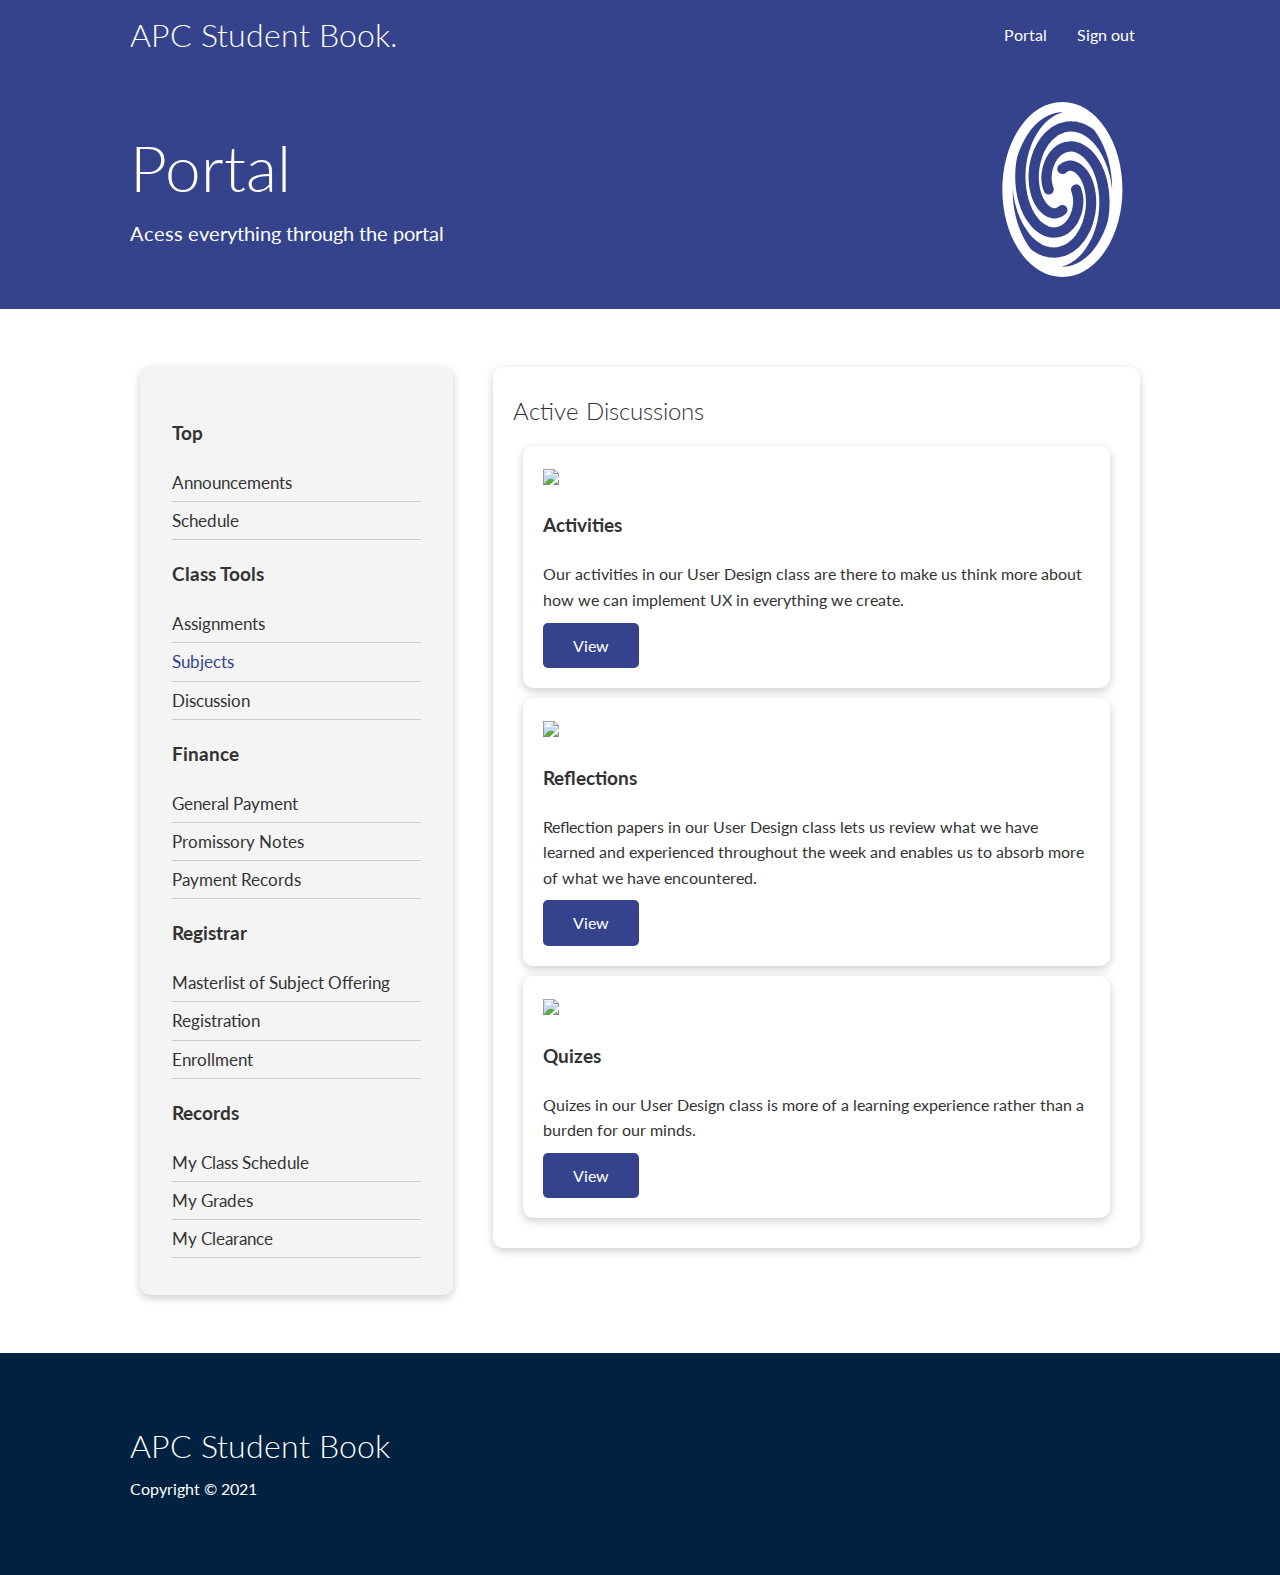
==== discussion.html @ 4e7fc65c "Add files via upload" ====
<!DOCTYPE html>
<html lang="en">
<head>
    <meta charset="UTF-8">
    <meta name="viewport" content="width=device-width, initial-scale=1.0">
    <link rel="stylesheet" href="https://cdnjs.cloudflare.com/ajax/libs/font-awesome/5.15.1/css/all.min.css" integrity="sha512-+4zCK9k+qNFUR5X+cKL9EIR+ZOhtIloNl9GIKS57V1MyNsYpYcUrUeQc9vNfzsWfV28IaLL3i96P9sdNyeRssA==" crossorigin="anonymous" />
    <link rel="stylesheet" href="css/utilities.css">
    <link rel="stylesheet" href="css/style.css">
    <title>APC | Student Book</title>
</head>
<body>
    <!-- Navbar -->
    <div class="navbar">
        <div class="container flex">
            <h1 class="logo">APC Student Book.</h1>
            <nav>
                <ul>
                    
                    
                    <li><a href="docs.html">Portal</a></li>
                    <li><a href="index.html">Sign out</a></li>
                </ul>
            </nav>
        </div>
    </div>

    <!-- Head -->
    <section class="docs-head bg-primary py-3">
        <div class="container grid">
            <div>
                <h1 class="xl">Portal</h1>
                <p class="lead">
                    Acess everything through the portal
                </p>
            </div>
            <img src="images/portal.svg" alt="">
            
        </div>
    </section>

    <!-- Docs main -->
    <section class="docs-main my-4">
        <div class="container grid">
            <div class="card bg-light p-3">
                <h3 class="my-2">Top</h3>
                <nav>
                    <ul>
                        <li><a  href="docs.html">Announcements</a></li>
                        <li><a href="tsched.html">Schedule</a></li>
                    </ul>
                </nav>
                
                <h3 class="my-2">Class Tools</h3>
                <nav>
                    <ul>
                            <li><a href="assigns.html">Assignments</a></li>
							<li><a class="text-primary" href="subjects.html">Subjects</a></li>
							<li><a href="discussion.html">Discussion</a></li>
                    </ul>
                </nav>
                

                <h3 class="my-2">Finance</h3>
                <nav>
                    <ul>
                            <li><a href="generalP.html">General Payment</a></li>
							<li><a href="pronotes.html">Promissory Notes</a></li>
							<li><a href="payrecords.html">Payment Records</a></li>
                    </ul>
                </nav>
                
                <h3 class="my-2">Registrar</h3>
                <nav>
                    <ul>
                            <li><a href="mlistSO.html">Masterlist of Subject Offering</a></li>
							<li><a href="registration.html">Registration</a></li>
							<li><a href="enroll.html">Enrollment</a></li>
                    </ul>
                </nav>

                <h3 class="my-2">Records</h3>
                <nav>
                    <ul>
                            
							<li><a href="classsched.html">My Class Schedule</a></li>
							<li><a href="mgrades.html">My Grades</a></li>
							<li><a href="mclear.html">My Clearance</a></li>
                    </ul>
                </nav>
                
                
            </div>
            
            <div class="card">
                <h2>Active Discussions</h2>
                <section class="languages">
                    <div class="container flex">
                            
                    </div>
                </section>
                
                
                <div class = "card">
                        <img src="https://userdes-pasaporte.herokuapp.com/img/activities.jpg">
                        
                          <h3>Activities</h3>
                          <p>Our activities in our User Design class are there to make us think more about how we can implement UX in everything we create.
                          </p> 
                          <a class = "btn btn-primary" href="https://userdes-pasaporte.herokuapp.com/activities.html" id="A_8">View</a>
                </div>
                <div class = "card">
                        <img src="https://userdes-pasaporte.herokuapp.com/img/reflection.jpg">
                        
                          <h3>Reflections</h3>
                          <p>Reflection papers in our User Design class lets us review what we have learned and experienced throughout the week and enables us to absorb more of what we have encountered.
                          </p> 
                          <a class = "btn btn-primary" href="https://userdes-pasaporte.herokuapp.com/activities.html" id="A_8">View</a>
                </div>
                <div class = "card">
                    <img src="https://userdes-pasaporte.herokuapp.com/img/quizes.jpg">
                    
                      <h3>Quizes</h3>
                      <p>Quizes in our User Design class is more of a learning experience rather than a burden for our minds.
                      </p> 
                      <a class = "btn btn-primary" href="https://userdes-pasaporte.herokuapp.com/quizes.html" id="A_8">View</a>
                </div>
                </section>
               

            </div>
 
        </div>
    </section>
    
    <!-- Footer -->
    <footer class="footer bg-dark py-5">
        <div class="container grid grid-3">
            <div>
                <h1>APC Student Book
                </h1>
                <p>Copyright &copy; 2021</p>
            </div>
            <nav>
                <ul>
                    <li><a href="index.html"> </a></li>
                    <li><a href="docs.html"> </a></li>
                </ul>
            </nav>
            <div class="social">
                <!-- <a href="#"><i class="fab fa-github fa-2x"></i></a> -->
                <a href="https://www.facebook.com/asiapacificcollege.edu/"><i class="fab fa-facebook fa-2x"></i></a>
                <a href="https://www.instagram.com/apcrams/"><i class="fab fa-instagram fa-2x"></i></a>
                <a href="https://twitter.com/apcrams"><i class="fab fa-twitter fa-2x"></i></a>
            </div>
        </div>
    </footer>
</body>
</html>
---- css/utilities.css ----
.container {
  max-width: 1100px;
  margin: 0 auto;
  overflow: auto;
  padding: 0 40px;
}

.card {
  background-color: #fff;
  color: #333;
  border-radius: 10px;
  box-shadow: 0 3px 10px rgba(0, 0, 0, 0.2);
  padding: 20px;
  margin: 10px;
}

.btn {
  display: inline-block;
  padding: 10px 30px;
  cursor: pointer;
  background: var(--primary-color);
  color: #fff;
  border: none;
  border-radius: 5px;
}

.btn-outline {
  background-color: transparent;
  border: 1px #fff solid;
}

.btn:hover {
  transform: scale(0.98);
}

/* Backgrounds & colored buttons */
.bg-primary,
.btn-primary {
  background-color: var(--primary-color);
  color: #fff;
}

.bg-secondary,
.btn-secondary {
  background-color: var(--secondary-color);
  color: #fff;
}

.bg-dark,
.btn-dark {
  background-color: var(--dark-color);
  color: #fff;
}

.bg-light,
.btn-light {
  background-color: var(--light-color);
  color: #333;
}

.bg-primary a,
.btn-primary a,
.bg-secondary a,
.btn-secondary a,
.bg-dark a,
.btn-dark a {
  color: #fff;
}

/* Text colors */
.text-primary {
  color: var(--primary-color);
}

.text-secondary {
  color: var(--secondary-color);
}

.text-dark {
  color: var(--dark-color);
}

.text-light {
  color: var(--light-color);
}

/* Text sizes */
.lead {
  font-size: 20px;
}

.sm {
  font-size: 1rem;
}

.md {
  font-size: 2rem;
}

.lg {
  font-size: 3rem;
}

.xl {
  font-size: 4rem;
}

.text-center {
  text-align: center;
}

/* Alert */
.alert {
  background-color: var(--light-color);
  padding: 10px 20px;
  font-weight: bold;
  margin: 15px 0;
}

.alert i {
  margin-right: 10px;
}

.alert-success {
  background-color: var(--success-color);
  color: #fff;
}

.alert-error {
  background-color: var(--error-color);
  color: #fff;
}

.flex {
  display: flex;
  justify-content: center;
  align-items: center;
  height: 100%;
}

.grid {
  display: grid;
  grid-template-columns: repeat(2, 1fr);
  gap: 20px;
  justify-content: center;
  align-items: center;
  height: 100%;
}

.grid-3 {
  grid-template-columns: repeat(3, 1fr);
}

/* Margin */
.my-1 {
  margin: 1rem 0;
}

.my-2 {
  margin: 1.5rem 0;
}

.my-3 {
  margin: 2rem 0;
}

.my-4 {
  margin: 3rem 0;
}

.my-5 {
  margin: 4rem 0;
}

.m-1 {
  margin: 1rem;
}

.m-2 {
  margin: 1.5rem;
}

.m-3 {
  margin: 2rem;
}

.m-4 {
  margin: 3rem;
}

.m-5 {
  margin: 4rem;
}

/* Padding */
.py-1 {
  padding: 1rem 0;
}

.py-2 {
  padding: 1.5rem 0;
}

.py-3 {
  padding: 2rem 0;
}

.py-4 {
  padding: 3rem 0;
}

.py-5 {
  padding: 4rem 0;
}

.p-1 {
  padding: 1rem;
}

.p-2 {
  padding: 1.5rem;
}

.p-3 {
  padding: 2rem;
}

.p-4 {
  padding: 3rem;
}

.p-5 {
  padding: 4rem;
}

/* Tables */

table {
  border: 1px solid #ccc;
  border-collapse: collapse;
  margin: 0;
  padding: 0;
  width: 100%;
  table-layout: fixed;
}

table caption {
  font-size: 1.5em;
  margin: .5em 0 .75em;
}

table tr {
  background-color: #f8f8f8;
  border: 1px solid #ddd;
  padding: .35em;
}

table th,
table td {
  padding: .625em;
  text-align: center;
}

table th {
  font-size: .85em;
  letter-spacing: .1em;
  text-transform: uppercase;
}

@media screen and (max-width: 600px) {
  table {
    border: 0;
  }

  table caption {
    font-size: 1.3em;
  }
  
  table thead {
    border: none;
    clip: rect(0 0 0 0);
    height: 1px;
    margin: -1px;
    overflow: hidden;
    padding: 0;
    position: absolute;
    width: 1px;
  }
  
  table tr {
    border-bottom: 3px solid #ddd;
    display: block;
    margin-bottom: .625em;
  }
  
  table td {
    border-bottom: 1px solid #ddd;
    display: block;
    font-size: .8em;
    text-align: right;
  }
  
  table td::before {
    /*
    * aria-label has no advantage, it won't be read inside a table
    content: attr(aria-label);
    */
    content: attr(data-label);
    float: left;
    font-weight: bold;
    text-transform: uppercase;
  }
  
  table td:last-child {
    border-bottom: 0;
  }



  

#DIV_1 {
  block-size: 603.359px;
  border-block-end-color: rgb(34, 34, 34);
  border-block-start-color: rgb(34, 34, 34);
  border-inline-end-color: rgb(34, 34, 34);
  border-inline-start-color: rgb(34, 34, 34);
  box-sizing: border-box;
  caret-color: rgb(34, 34, 34);
  color: rgb(34, 34, 34);
  column-rule-color: rgb(34, 34, 34);
  height: 603.359px;
  inline-size: 1349px;
  padding-block-end: 32px;
  padding-inline-end: 15px;
  padding-inline-start: 15px;
  perspective-origin: 674.5px 301.672px;
  text-align: left;
  text-decoration: none solid rgb(34, 34, 34);
  text-size-adjust: 100%;
  transform-origin: 674.5px 301.68px;
  width: 1349px;
  border: 0px none rgb(34, 34, 34);
  font: 16px / 24px Poppins, sans-serif;
  outline: rgb(34, 34, 34) none 0px;
  padding: 0px 15px 32px;
}/*#DIV_1*/

#DIV_1:after {
  border-block-end-color: rgb(34, 34, 34);
  border-block-start-color: rgb(34, 34, 34);
  border-inline-end-color: rgb(34, 34, 34);
  border-inline-start-color: rgb(34, 34, 34);
  box-sizing: border-box;
  caret-color: rgb(34, 34, 34);
  color: rgb(34, 34, 34);
  column-rule-color: rgb(34, 34, 34);
  text-align: left;
  text-decoration: none solid rgb(34, 34, 34);
  text-size-adjust: 100%;
  border: 0px none rgb(34, 34, 34);
  font: 16px / 24px Poppins, sans-serif;
  outline: rgb(34, 34, 34) none 0px;
}/*#DIV_1:after*/

.card #DIV_1:before {
  border-block-end-color: rgb(34, 34, 34);
  border-block-start-color: rgb(34, 34, 34);
  border-inline-end-color: rgb(34, 34, 34);
  border-inline-start-color: rgb(34, 34, 34);
  box-sizing: border-box;
  caret-color: rgb(34, 34, 34);
  color: rgb(34, 34, 34);
  column-rule-color: rgb(34, 34, 34);
  text-align: left;
  text-decoration: none solid rgb(34, 34, 34);
  text-size-adjust: 100%;
  border: 0px none rgb(34, 34, 34);
  font: 16px / 24px Poppins, sans-serif;
  outline: rgb(34, 34, 34) none 0px;
}/*#DIV_1:before*/

.card #DIV_2 {
  block-size: 571.359px;
  border-block-end-color: rgb(34, 34, 34);
  border-block-start-color: rgb(34, 34, 34);
  border-inline-end-color: rgb(34, 34, 34);
  border-inline-start-color: rgb(34, 34, 34);
  box-sizing: border-box;
  caret-color: rgb(34, 34, 34);
  color: rgb(34, 34, 34);
  column-rule-color: rgb(34, 34, 34);
  display: flex;
  height: 571.359px;
  inline-size: 1349px;
  margin-inline-end: -15px;
  margin-inline-start: -15px;
  padding-block-end: 32px;
  perspective-origin: 674.5px 285.672px;
  text-align: left;
  text-decoration: none solid rgb(34, 34, 34);
  text-size-adjust: 100%;
  transform-origin: 674.5px 285.68px;
  width: 1349px;
  border: 0px none rgb(34, 34, 34);
  flex-flow: row wrap;
  font: 16px / 24px Poppins, sans-serif;
  margin: 0px -15px;
  outline: rgb(34, 34, 34) none 0px;
  padding: 0px 0px 32px;
}/*#DIV_2*/

.card #DIV_2:after {
  border-block-end-color: rgb(34, 34, 34);
  border-block-start-color: rgb(34, 34, 34);
  border-inline-end-color: rgb(34, 34, 34);
  border-inline-start-color: rgb(34, 34, 34);
  box-sizing: border-box;
  caret-color: rgb(34, 34, 34);
  color: rgb(34, 34, 34);
  column-rule-color: rgb(34, 34, 34);
  display: block;
  text-align: left;
  text-decoration: none solid rgb(34, 34, 34);
  text-size-adjust: 100%;
  border: 0px none rgb(34, 34, 34);
  font: 16px / 24px Poppins, sans-serif;
  outline: rgb(34, 34, 34) none 0px;
}/*#DIV_2:after*/

.card #DIV_2:before {
  border-block-end-color: rgb(34, 34, 34);
  border-block-start-color: rgb(34, 34, 34);
  border-inline-end-color: rgb(34, 34, 34);
  border-inline-start-color: rgb(34, 34, 34);
  box-sizing: border-box;
  caret-color: rgb(34, 34, 34);
  color: rgb(34, 34, 34);
  column-rule-color: rgb(34, 34, 34);
  display: block;
  text-align: left;
  text-decoration: none solid rgb(34, 34, 34);
  text-size-adjust: 100%;
  border: 0px none rgb(34, 34, 34);
  font: 16px / 24px Poppins, sans-serif;
  outline: rgb(34, 34, 34) none 0px;
}/*#DIV_2:before*/

#DIV_3, #DIV_9, #DIV_15 {
  block-size: 539.359px;
  border-block-end-color: rgba(0, 0, 0, 0.125);
  border-block-end-style: solid;
  border-block-end-width: 1px;
  border-block-start-color: rgba(0, 0, 0, 0.125);
  border-block-start-style: solid;
  border-block-start-width: 1px;
  border-inline-end-color: rgba(0, 0, 0, 0.125);
  border-inline-end-style: solid;
  border-inline-end-width: 1px;
  border-inline-start-color: rgba(0, 0, 0, 0.125);
  border-inline-start-style: solid;
  border-inline-start-width: 1px;
  bottom: 0px;
  box-sizing: border-box;
  caret-color: rgb(34, 34, 34);
  color: rgb(34, 34, 34);
  column-rule-color: rgb(34, 34, 34);
  display: flex;
  height: 539.359px;
  inline-size: 419.672px;
  inset-block-end: 0px;
  inset-block-start: 0px;
  inset-inline-end: 0px;
  inset-inline-start: 0px;
  left: 0px;
  margin-inline-end: 15px;
  margin-inline-start: 15px;
  min-block-size: auto;
  min-height: auto;
  overflow-wrap: break-word;
  perspective-origin: 209.828px 269.672px;
  position: relative;
  right: 0px;
  text-align: left;
  text-decoration: none solid rgb(34, 34, 34);
  text-size-adjust: 100%;
  top: 0px;
  transform-origin: 209.836px 269.68px;
  width: 419.672px;
  background: rgb(255, 255, 255) none repeat scroll 0% 0% / auto padding-box border-box;
  border: 1px solid rgba(0, 0, 0, 0.125);
  border-radius: 4px;
  flex: 1 0 0%;
  flex-flow: column nowrap;
  font: 16px / 24px Poppins, sans-serif;
  margin: 0px 15px;
  outline: rgb(34, 34, 34) none 0px;
}/*#DIV_3, #DIV_9, #DIV_15*/

#DIV_3:after, #DIV_9:after, #DIV_15:after {
  border-block-end-color: rgb(34, 34, 34);
  border-block-start-color: rgb(34, 34, 34);
  border-inline-end-color: rgb(34, 34, 34);
  border-inline-start-color: rgb(34, 34, 34);
  box-sizing: border-box;
  caret-color: rgb(34, 34, 34);
  color: rgb(34, 34, 34);
  column-rule-color: rgb(34, 34, 34);
  display: block;
  overflow-wrap: break-word;
  text-align: left;
  text-decoration: none solid rgb(34, 34, 34);
  text-size-adjust: 100%;
  border: 0px none rgb(34, 34, 34);
  font: 16px / 24px Poppins, sans-serif;
  outline: rgb(34, 34, 34) none 0px;
}/*#DIV_3:after, #DIV_9:after, #DIV_15:after*/

#DIV_3:before, #DIV_9:before, #DIV_15:before {
  border-block-end-color: rgb(34, 34, 34);
  border-block-start-color: rgb(34, 34, 34);
  border-inline-end-color: rgb(34, 34, 34);
  border-inline-start-color: rgb(34, 34, 34);
  box-sizing: border-box;
  caret-color: rgb(34, 34, 34);
  color: rgb(34, 34, 34);
  column-rule-color: rgb(34, 34, 34);
  display: block;
  overflow-wrap: break-word;
  text-align: left;
  text-decoration: none solid rgb(34, 34, 34);
  text-size-adjust: 100%;
  border: 0px none rgb(34, 34, 34);
  font: 16px / 24px Poppins, sans-serif;
  outline: rgb(34, 34, 34) none 0px;
}/*#DIV_3:before, #DIV_9:before, #DIV_15:before*/

#IMG_4, #IMG_16 {
  block-size: 234.938px;
  border-block-end-color: rgb(34, 34, 34);
  border-block-start-color: rgb(34, 34, 34);
  border-inline-end-color: rgb(34, 34, 34);
  border-inline-start-color: rgb(34, 34, 34);
  box-sizing: border-box;
  caret-color: rgb(34, 34, 34);
  color: rgb(34, 34, 34);
  column-rule-color: rgb(34, 34, 34);
  display: block;
  height: 234.938px;
  inline-size: 417.672px;
  min-block-size: auto;
  min-height: auto;
  min-inline-size: auto;
  min-width: auto;
  overflow-wrap: break-word;
  perspective-origin: 208.828px 117.469px;
  text-align: left;
  text-decoration: none solid rgb(34, 34, 34);
  text-size-adjust: 100%;
  transform-origin: 208.836px 117.469px;
  width: 417.672px;
  border: 0px none rgb(34, 34, 34);
  border-radius: 3px 3px 0px 0px;
  font: 16px / 24px Poppins, sans-serif;
  outline: rgb(34, 34, 34) none 0px;
}/*#IMG_4, #IMG_16*/

#IMG_4:after, #IMG_16:after {
  border-block-end-color: rgb(34, 34, 34);
  border-block-start-color: rgb(34, 34, 34);
  border-inline-end-color: rgb(34, 34, 34);
  border-inline-start-color: rgb(34, 34, 34);
  box-sizing: border-box;
  caret-color: rgb(34, 34, 34);
  color: rgb(34, 34, 34);
  column-rule-color: rgb(34, 34, 34);
  overflow-wrap: break-word;
  text-align: left;
  text-decoration: none solid rgb(34, 34, 34);
  text-size-adjust: 100%;
  border: 0px none rgb(34, 34, 34);
  font: 16px / 24px Poppins, sans-serif;
  outline: rgb(34, 34, 34) none 0px;
}/*#IMG_4:after, #IMG_16:after*/

#IMG_4:before, #IMG_16:before {
  border-block-end-color: rgb(34, 34, 34);
  border-block-start-color: rgb(34, 34, 34);
  border-inline-end-color: rgb(34, 34, 34);
  border-inline-start-color: rgb(34, 34, 34);
  box-sizing: border-box;
  caret-color: rgb(34, 34, 34);
  color: rgb(34, 34, 34);
  column-rule-color: rgb(34, 34, 34);
  overflow-wrap: break-word;
  text-align: left;
  text-decoration: none solid rgb(34, 34, 34);
  text-size-adjust: 100%;
  border: 0px none rgb(34, 34, 34);
  font: 16px / 24px Poppins, sans-serif;
  outline: rgb(34, 34, 34) none 0px;
}/*#IMG_4:before, #IMG_16:before*/

#DIV_5, #DIV_17 {
  block-size: 302.422px;
  border-block-end-color: rgb(34, 34, 34);
  border-block-start-color: rgb(34, 34, 34);
  border-inline-end-color: rgb(34, 34, 34);
  border-inline-start-color: rgb(34, 34, 34);
  box-sizing: border-box;
  caret-color: rgb(34, 34, 34);
  color: rgb(34, 34, 34);
  column-rule-color: rgb(34, 34, 34);
  height: 302.422px;
  inline-size: 417.672px;
  min-block-size: auto;
  min-height: auto;
  min-inline-size: auto;
  min-width: auto;
  overflow-wrap: break-word;
  padding-block-end: 20px;
  padding-block-start: 20px;
  padding-inline-end: 20px;
  padding-inline-start: 20px;
  perspective-origin: 208.828px 151.203px;
  text-align: left;
  text-decoration: none solid rgb(34, 34, 34);
  text-size-adjust: 100%;
  transform-origin: 208.836px 151.211px;
  width: 417.672px;
  border: 0px none rgb(34, 34, 34);
  flex: 1 1 auto;
  font: 16px / 24px Poppins, sans-serif;
  outline: rgb(34, 34, 34) none 0px;
  padding: 20px;
}/*#DIV_5, #DIV_17*/

#DIV_5:after, #DIV_17:after {
  border-block-end-color: rgb(34, 34, 34);
  border-block-start-color: rgb(34, 34, 34);
  border-inline-end-color: rgb(34, 34, 34);
  border-inline-start-color: rgb(34, 34, 34);
  box-sizing: border-box;
  caret-color: rgb(34, 34, 34);
  color: rgb(34, 34, 34);
  column-rule-color: rgb(34, 34, 34);
  overflow-wrap: break-word;
  text-align: left;
  text-decoration: none solid rgb(34, 34, 34);
  text-size-adjust: 100%;
  border: 0px none rgb(34, 34, 34);
  font: 16px / 24px Poppins, sans-serif;
  outline: rgb(34, 34, 34) none 0px;
}/*#DIV_5:after, #DIV_17:after*/

#DIV_5:before, #DIV_17:before {
  border-block-end-color: rgb(34, 34, 34);
  border-block-start-color: rgb(34, 34, 34);
  border-inline-end-color: rgb(34, 34, 34);
  border-inline-start-color: rgb(34, 34, 34);
  box-sizing: border-box;
  caret-color: rgb(34, 34, 34);
  color: rgb(34, 34, 34);
  column-rule-color: rgb(34, 34, 34);
  overflow-wrap: break-word;
  text-align: left;
  text-decoration: none solid rgb(34, 34, 34);
  text-size-adjust: 100%;
  border: 0px none rgb(34, 34, 34);
  font: 16px / 24px Poppins, sans-serif;
  outline: rgb(34, 34, 34) none 0px;
}/*#DIV_5:before, #DIV_17:before*/

#H3_6, #H3_12, #H3_18 {
  block-size: 33px;
  border-block-end-color: rgb(34, 34, 34);
  border-block-start-color: rgb(34, 34, 34);
  border-inline-end-color: rgb(34, 34, 34);
  border-inline-start-color: rgb(34, 34, 34);
  box-sizing: border-box;
  caret-color: rgb(34, 34, 34);
  color: rgb(34, 34, 34);
  column-rule-color: rgb(34, 34, 34);
  height: 33px;
  inline-size: 377.672px;
  margin-block-end: 12px;
  margin-block-start: 0px;
  overflow-wrap: break-word;
  perspective-origin: 188.828px 16.5px;
  text-align: left;
  text-decoration: none solid rgb(34, 34, 34);
  text-size-adjust: 100%;
  transform-origin: 188.836px 16.5px;
  width: 377.672px;
  border: 0px none rgb(34, 34, 34);
  font: 500 28px / 33.6px Poppins, sans-serif;
  margin: 0px 0px 12px;
  outline: rgb(34, 34, 34) none 0px;
}/*#H3_6, #H3_12, #H3_18*/

#H3_6:after, #H3_12:after, #H3_18:after {
  border-block-end-color: rgb(34, 34, 34);
  border-block-start-color: rgb(34, 34, 34);
  border-inline-end-color: rgb(34, 34, 34);
  border-inline-start-color: rgb(34, 34, 34);
  box-sizing: border-box;
  caret-color: rgb(34, 34, 34);
  color: rgb(34, 34, 34);
  column-rule-color: rgb(34, 34, 34);
  overflow-wrap: break-word;
  text-align: left;
  text-decoration: none solid rgb(34, 34, 34);
  text-size-adjust: 100%;
  border: 0px none rgb(34, 34, 34);
  font: 500 28px / 33.6px Poppins, sans-serif;
  outline: rgb(34, 34, 34) none 0px;
}/*#H3_6:after, #H3_12:after, #H3_18:after*/

#H3_6:before, #H3_12:before, #H3_18:before {
  border-block-end-color: rgb(34, 34, 34);
  border-block-start-color: rgb(34, 34, 34);
  border-inline-end-color: rgb(34, 34, 34);
  border-inline-start-color: rgb(34, 34, 34);
  box-sizing: border-box;
  caret-color: rgb(34, 34, 34);
  color: rgb(34, 34, 34);
  column-rule-color: rgb(34, 34, 34);
  overflow-wrap: break-word;
  text-align: left;
  text-decoration: none solid rgb(34, 34, 34);
  text-size-adjust: 100%;
  border: 0px none rgb(34, 34, 34);
  font: 500 28px / 33.6px Poppins, sans-serif;
  outline: rgb(34, 34, 34) none 0px;
}/*#H3_6:before, #H3_12:before, #H3_18:before*/

#P_7, #P_19 {
  block-size: 72px;
  border-block-end-color: rgb(34, 34, 34);
  border-block-start-color: rgb(34, 34, 34);
  border-inline-end-color: rgb(34, 34, 34);
  border-inline-start-color: rgb(34, 34, 34);
  box-sizing: border-box;
  caret-color: rgb(34, 34, 34);
  color: rgb(34, 34, 34);
  column-rule-color: rgb(34, 34, 34);
  height: 72px;
  inline-size: 377.672px;
  margin-block-end: 16px;
  margin-block-start: 0px;
  overflow-wrap: break-word;
  perspective-origin: 188.828px 36px;
  text-align: left;
  text-decoration: none solid rgb(34, 34, 34);
  text-indent: 50px;
  text-size-adjust: 100%;
  transform-origin: 188.836px 36px;
  width: 377.672px;
  border: 0px none rgb(34, 34, 34);
  font: 16px / 24px Poppins, sans-serif;
  margin: 0px 0px 16px;
  outline: rgb(34, 34, 34) none 0px;
}/*#P_7, #P_19*/

#P_7:after, #P_19:after {
  border-block-end-color: rgb(34, 34, 34);
  border-block-start-color: rgb(34, 34, 34);
  border-inline-end-color: rgb(34, 34, 34);
  border-inline-start-color: rgb(34, 34, 34);
  box-sizing: border-box;
  caret-color: rgb(34, 34, 34);
  color: rgb(34, 34, 34);
  column-rule-color: rgb(34, 34, 34);
  overflow-wrap: break-word;
  text-align: left;
  text-decoration: none solid rgb(34, 34, 34);
  text-indent: 50px;
  text-size-adjust: 100%;
  border: 0px none rgb(34, 34, 34);
  font: 16px / 24px Poppins, sans-serif;
  outline: rgb(34, 34, 34) none 0px;
}/*#P_7:after, #P_19:after*/

#P_7:before, #P_19:before {
  border-block-end-color: rgb(34, 34, 34);
  border-block-start-color: rgb(34, 34, 34);
  border-inline-end-color: rgb(34, 34, 34);
  border-inline-start-color: rgb(34, 34, 34);
  box-sizing: border-box;
  caret-color: rgb(34, 34, 34);
  color: rgb(34, 34, 34);
  column-rule-color: rgb(34, 34, 34);
  overflow-wrap: break-word;
  text-align: left;
  text-decoration: none solid rgb(34, 34, 34);
  text-indent: 50px;
  text-size-adjust: 100%;
  border: 0px none rgb(34, 34, 34);
  font: 16px / 24px Poppins, sans-serif;
  outline: rgb(34, 34, 34) none 0px;
}/*#P_7:before, #P_19:before*/

#A_8, #A_14 {
  block-size: 38px;
  border-block-end-color: rgb(108, 117, 125);
  border-block-end-style: solid;
  border-block-end-width: 1px;
  border-block-start-color: rgb(108, 117, 125);
  border-block-start-style: solid;
  border-block-start-width: 1px;
  border-inline-end-color: rgb(108, 117, 125);
  border-inline-end-style: solid;
  border-inline-end-width: 1px;
  border-inline-start-color: rgb(108, 117, 125);
  border-inline-start-style: solid;
  border-inline-start-width: 1px;
  box-sizing: border-box;
  caret-color: rgb(108, 117, 125);
  color: rgb(108, 117, 125);
  column-rule-color: rgb(108, 117, 125);
  display: inline-block;
  height: 38px;
  inline-size: 63.7969px;
  overflow-wrap: break-word;
  padding-block-end: 6px;
  padding-block-start: 6px;
  padding-inline-end: 12px;
  padding-inline-start: 12px;
  perspective-origin: 31.8906px 19px;
  text-align: center;
  text-decoration: none solid rgb(108, 117, 125);
  text-size-adjust: 100%;
  transform-origin: 31.8984px 19px;
  user-select: none;
  vertical-align: middle;
  white-space: nowrap;
  width: 63.7969px;
  border: 1px solid rgb(108, 117, 125);
  border-radius: 4px;
  font: 16px / 24px Poppins, sans-serif;
  outline: rgb(108, 117, 125) none 0px;
  padding: 6px 12px;
  transition: color 0.15s ease-in-out 0s, background-color 0.15s ease-in-out 0s, border-color 0.15s ease-in-out 0s, box-shadow 0.15s ease-in-out 0s;
}/*#A_8, #A_14*/

#A_8:after, #A_14:after {
  border-block-end-color: rgb(108, 117, 125);
  border-block-start-color: rgb(108, 117, 125);
  border-inline-end-color: rgb(108, 117, 125);
  border-inline-start-color: rgb(108, 117, 125);
  box-sizing: border-box;
  caret-color: rgb(108, 117, 125);
  color: rgb(108, 117, 125);
  column-rule-color: rgb(108, 117, 125);
  overflow-wrap: break-word;
  text-align: center;
  text-decoration: none solid rgb(108, 117, 125);
  text-size-adjust: 100%;
  user-select: none;
  white-space: nowrap;
  border: 0px none rgb(108, 117, 125);
  font: 16px / 24px Poppins, sans-serif;
  outline: rgb(108, 117, 125) none 0px;
}/*#A_8:after, #A_14:after*/

#A_8:before, #A_14:before {
  border-block-end-color: rgb(108, 117, 125);
  border-block-start-color: rgb(108, 117, 125);
  border-inline-end-color: rgb(108, 117, 125);
  border-inline-start-color: rgb(108, 117, 125);
  box-sizing: border-box;
  caret-color: rgb(108, 117, 125);
  color: rgb(108, 117, 125);
  column-rule-color: rgb(108, 117, 125);
  overflow-wrap: break-word;
  text-align: center;
  text-decoration: none solid rgb(108, 117, 125);
  text-size-adjust: 100%;
  user-select: none;
  white-space: nowrap;
  border: 0px none rgb(108, 117, 125);
  font: 16px / 24px Poppins, sans-serif;
  outline: rgb(108, 117, 125) none 0px;
}/*#A_8:before, #A_14:before*/

#IMG_10 {
  block-size: 278.359px;
  border-block-end-color: rgb(34, 34, 34);
  border-block-start-color: rgb(34, 34, 34);
  border-inline-end-color: rgb(34, 34, 34);
  border-inline-start-color: rgb(34, 34, 34);
  box-sizing: border-box;
  caret-color: rgb(34, 34, 34);
  color: rgb(34, 34, 34);
  column-rule-color: rgb(34, 34, 34);
  display: block;
  height: 278.359px;
  inline-size: 417.672px;
  min-block-size: auto;
  min-height: auto;
  min-inline-size: auto;
  min-width: auto;
  overflow-wrap: break-word;
  perspective-origin: 208.828px 139.172px;
  text-align: left;
  text-decoration: none solid rgb(34, 34, 34);
  text-size-adjust: 100%;
  transform-origin: 208.836px 139.18px;
  width: 417.672px;
  border: 0px none rgb(34, 34, 34);
  border-radius: 3px 3px 0px 0px;
  font: 16px / 24px Poppins, sans-serif;
  outline: rgb(34, 34, 34) none 0px;
}/*#IMG_10*/

#IMG_10:after {
  border-block-end-color: rgb(34, 34, 34);
  border-block-start-color: rgb(34, 34, 34);
  border-inline-end-color: rgb(34, 34, 34);
  border-inline-start-color: rgb(34, 34, 34);
  box-sizing: border-box;
  caret-color: rgb(34, 34, 34);
  color: rgb(34, 34, 34);
  column-rule-color: rgb(34, 34, 34);
  overflow-wrap: break-word;
  text-align: left;
  text-decoration: none solid rgb(34, 34, 34);
  text-size-adjust: 100%;
  border: 0px none rgb(34, 34, 34);
  font: 16px / 24px Poppins, sans-serif;
  outline: rgb(34, 34, 34) none 0px;
}/*#IMG_10:after*/

#IMG_10:before {
  border-block-end-color: rgb(34, 34, 34);
  border-block-start-color: rgb(34, 34, 34);
  border-inline-end-color: rgb(34, 34, 34);
  border-inline-start-color: rgb(34, 34, 34);
  box-sizing: border-box;
  caret-color: rgb(34, 34, 34);
  color: rgb(34, 34, 34);
  column-rule-color: rgb(34, 34, 34);
  overflow-wrap: break-word;
  text-align: left;
  text-decoration: none solid rgb(34, 34, 34);
  text-size-adjust: 100%;
  border: 0px none rgb(34, 34, 34);
  font: 16px / 24px Poppins, sans-serif;
  outline: rgb(34, 34, 34) none 0px;
}/*#IMG_10:before*/

#DIV_11 {
  block-size: 259px;
  border-block-end-color: rgb(34, 34, 34);
  border-block-start-color: rgb(34, 34, 34);
  border-inline-end-color: rgb(34, 34, 34);
  border-inline-start-color: rgb(34, 34, 34);
  box-sizing: border-box;
  caret-color: rgb(34, 34, 34);
  color: rgb(34, 34, 34);
  column-rule-color: rgb(34, 34, 34);
  height: 259px;
  inline-size: 417.672px;
  min-block-size: auto;
  min-height: auto;
  min-inline-size: auto;
  min-width: auto;
  overflow-wrap: break-word;
  padding-block-end: 20px;
  padding-block-start: 20px;
  padding-inline-end: 20px;
  padding-inline-start: 20px;
  perspective-origin: 208.828px 129.5px;
  text-align: left;
  text-decoration: none solid rgb(34, 34, 34);
  text-size-adjust: 100%;
  transform-origin: 208.836px 129.5px;
  width: 417.672px;
  border: 0px none rgb(34, 34, 34);
  flex: 1 1 auto;
  font: 16px / 24px Poppins, sans-serif;
  outline: rgb(34, 34, 34) none 0px;
  padding: 20px;
}/*#DIV_11*/

#DIV_11:after {
  border-block-end-color: rgb(34, 34, 34);
  border-block-start-color: rgb(34, 34, 34);
  border-inline-end-color: rgb(34, 34, 34);
  border-inline-start-color: rgb(34, 34, 34);
  box-sizing: border-box;
  caret-color: rgb(34, 34, 34);
  color: rgb(34, 34, 34);
  column-rule-color: rgb(34, 34, 34);
  overflow-wrap: break-word;
  text-align: left;
  text-decoration: none solid rgb(34, 34, 34);
  text-size-adjust: 100%;
  border: 0px none rgb(34, 34, 34);
  font: 16px / 24px Poppins, sans-serif;
  outline: rgb(34, 34, 34) none 0px;
}/*#DIV_11:after*/

#DIV_11:before {
  border-block-end-color: rgb(34, 34, 34);
  border-block-start-color: rgb(34, 34, 34);
  border-inline-end-color: rgb(34, 34, 34);
  border-inline-start-color: rgb(34, 34, 34);
  box-sizing: border-box;
  caret-color: rgb(34, 34, 34);
  color: rgb(34, 34, 34);
  column-rule-color: rgb(34, 34, 34);
  overflow-wrap: break-word;
  text-align: left;
  text-decoration: none solid rgb(34, 34, 34);
  text-size-adjust: 100%;
  border: 0px none rgb(34, 34, 34);
  font: 16px / 24px Poppins, sans-serif;
  outline: rgb(34, 34, 34) none 0px;
}/*#DIV_11:before*/

#P_13 {
  block-size: 120px;
  border-block-end-color: rgb(34, 34, 34);
  border-block-start-color: rgb(34, 34, 34);
  border-inline-end-color: rgb(34, 34, 34);
  border-inline-start-color: rgb(34, 34, 34);
  box-sizing: border-box;
  caret-color: rgb(34, 34, 34);
  color: rgb(34, 34, 34);
  column-rule-color: rgb(34, 34, 34);
  height: 120px;
  inline-size: 377.672px;
  margin-block-end: 16px;
  margin-block-start: 0px;
  overflow-wrap: break-word;
  perspective-origin: 188.828px 60px;
  text-align: left;
  text-decoration: none solid rgb(34, 34, 34);
  text-indent: 50px;
  text-size-adjust: 100%;
  transform-origin: 188.836px 60px;
  width: 377.672px;
  border: 0px none rgb(34, 34, 34);
  font: 16px / 24px Poppins, sans-serif;
  margin: 0px 0px 16px;
  outline: rgb(34, 34, 34) none 0px;
}/*#P_13*/

#P_13:after {
  border-block-end-color: rgb(34, 34, 34);
  border-block-start-color: rgb(34, 34, 34);
  border-inline-end-color: rgb(34, 34, 34);
  border-inline-start-color: rgb(34, 34, 34);
  box-sizing: border-box;
  caret-color: rgb(34, 34, 34);
  color: rgb(34, 34, 34);
  column-rule-color: rgb(34, 34, 34);
  overflow-wrap: break-word;
  text-align: left;
  text-decoration: none solid rgb(34, 34, 34);
  text-indent: 50px;
  text-size-adjust: 100%;
  border: 0px none rgb(34, 34, 34);
  font: 16px / 24px Poppins, sans-serif;
  outline: rgb(34, 34, 34) none 0px;
}/*#P_13:after*/

#P_13:before {
  border-block-end-color: rgb(34, 34, 34);
  border-block-start-color: rgb(34, 34, 34);
  border-inline-end-color: rgb(34, 34, 34);
  border-inline-start-color: rgb(34, 34, 34);
  box-sizing: border-box;
  caret-color: rgb(34, 34, 34);
  color: rgb(34, 34, 34);
  column-rule-color: rgb(34, 34, 34);
  overflow-wrap: break-word;
  text-align: left;
  text-decoration: none solid rgb(34, 34, 34);
  text-indent: 50px;
  text-size-adjust: 100%;
  border: 0px none rgb(34, 34, 34);
  font: 16px / 24px Poppins, sans-serif;
  outline: rgb(34, 34, 34) none 0px;
}/*#P_13:before*/

#A_20 {
  block-size: 38px;
  border-block-end-color: rgb(108, 117, 125);
  border-block-end-style: solid;
  border-block-end-width: 1px;
  border-block-start-color: rgb(108, 117, 125);
  border-block-start-style: solid;
  border-block-start-width: 1px;
  border-inline-end-color: rgb(108, 117, 125);
  border-inline-end-style: solid;
  border-inline-end-width: 1px;
  border-inline-start-color: rgb(108, 117, 125);
  border-inline-start-style: solid;
  border-inline-start-width: 1px;
  box-sizing: border-box;
  caret-color: rgb(108, 117, 125);
  color: rgb(108, 117, 125);
  column-rule-color: rgb(108, 117, 125);
  display: inline-block;
  height: 38px;
  inline-size: 63.7969px;
  overflow-wrap: break-word;
  padding-block-end: 6px;
  padding-block-start: 6px;
  padding-inline-end: 12px;
  padding-inline-start: 12px;
  perspective-origin: 31.8906px 19px;
  text-align: center;
  text-decoration: none solid rgb(108, 117, 125);
  text-size-adjust: 100%;
  transform-origin: 31.8984px 19px;
  user-select: none;
  vertical-align: middle;
  white-space: nowrap;
  width: 63.7969px;
  border: 1px solid rgb(108, 117, 125);
  border-radius: 4px;
  font: 16px / 24px Poppins, sans-serif;
  outline: rgb(108, 117, 125) none 0px;
  padding: 6px 12px;
  transition: color 0.15s ease-in-out 0s, background-color 0.15s ease-in-out 0s, border-color 0.15s ease-in-out 0s, box-shadow 0.15s ease-in-out 0s;
}/*#A_20*/

#A_20:after {
  border-block-end-color: rgb(108, 117, 125);
  border-block-start-color: rgb(108, 117, 125);
  border-inline-end-color: rgb(108, 117, 125);
  border-inline-start-color: rgb(108, 117, 125);
  box-sizing: border-box;
  caret-color: rgb(108, 117, 125);
  color: rgb(108, 117, 125);
  column-rule-color: rgb(108, 117, 125);
  overflow-wrap: break-word;
  text-align: center;
  text-decoration: none solid rgb(108, 117, 125);
  text-size-adjust: 100%;
  user-select: none;
  white-space: nowrap;
  border: 0px none rgb(108, 117, 125);
  font: 16px / 24px Poppins, sans-serif;
  outline: rgb(108, 117, 125) none 0px;
}/*#A_20:after*/

#A_20:before {
  border-block-end-color: rgb(108, 117, 125);
  border-block-start-color: rgb(108, 117, 125);
  border-inline-end-color: rgb(108, 117, 125);
  border-inline-start-color: rgb(108, 117, 125);
  box-sizing: border-box;
  caret-color: rgb(108, 117, 125);
  color: rgb(108, 117, 125);
  column-rule-color: rgb(108, 117, 125);
  overflow-wrap: break-word;
  text-align: center;
  text-decoration: none solid rgb(108, 117, 125);
  text-size-adjust: 100%;
  user-select: none;
  white-space: nowrap;
  border: 0px none rgb(108, 117, 125);
  font: 16px / 24px Poppins, sans-serif;
  outline: rgb(108, 117, 125) none 0px;
}/*#A_20:before*/


}
---- css/style.css ----
@import url('https://fonts.googleapis.com/css2?family=Lato:wght@300&display=swap');

:root {
  --primary-color: #35438c;
  --secondary-color: #1c3fa8;
  --dark-color: #002240;
  --light-color: #f4f4f4;
  --success-color: #e0ad40;
  --error-color: #d9534f;
}

* {
  box-sizing: border-box;
  padding: 0;
  margin: 0;
}

body {
  font-family: 'Lato', sans-serif;
  color: #333;
  line-height: 1.6;
}

ul {
  list-style-type: none;
}

a {
  text-decoration: none;
  color: #333;
}

h1,
h2 {
  font-weight: 300;
  line-height: 1.2;
  margin: 10px 0;
}

p {
  margin: 10px 0;
}

img {
  width: 100%;
}

code,
pre {
  background: #333;
  color: #fff;
  padding: 10px;
}

.hidden {
  visibility: hidden;
  height: 0;
}

/* Navbar */
.navbar {
  background-color: var(--primary-color);
  color: #fff;
  height: 70px;
}

.navbar ul {
  display: flex;
}

.navbar a {
  color: #fff;
  padding: 10px;
  margin: 0 5px;
}

.navbar a:hover {
  border-bottom: 2px #fff solid;
}

.navbar .flex {
  justify-content: space-between;
}

/* Showcase */
.showcase {
  height: 400px;
  background-color: var(--primary-color);
  color: #fff;
  position: relative;
}

.showcase h1 {
  font-size: 40px;
}

.showcase p {
  margin: 20px 0;
}

.showcase .grid {
  overflow: visible;
  grid-template-columns: 55% auto;
  gap: 30px;
}

.showcase-text {
  animation: slideInFromLeft 1s ease-in;
}

.showcase-form {
  position: relative;
  top: 60px;
  height: 350px;
  width: 400px;
  padding: 40px;
  z-index: 100;
  justify-self: flex-end;
  animation: slideInFromRight 1s ease-in;
}

.showcase-form .form-control {
  margin: 30px 0;
}


.showcase-form input[type='text'],
.showcase-form input[type='password'],
.showcase-form input[type='email'] {
  border: 0;
  border-bottom: 1px solid #b4becb;
  width: 100%;
  padding: 3px;
  font-size: 16px;
}

.showcase-form input:focus {
  outline: none;
}

.showcase::before,
.showcase::after {
  content: '';
  position: absolute;
  height: 100px;
  bottom: -70px;
  right: 0;
  left: 0;
  background: #fff;
  transform: skewY(-3deg);
  -webkit-transform: skewY(-3deg);
  -moz-transform: skewY(-3deg);
  -ms-transform: skewY(-3deg);
}

/* Stats */
.stats {
  padding-top: 100px;
  animation: slideInFromBottom 1s ease-in;
}

.stats-heading {
  max-width: 500px;
  margin: auto;
}

.stats .grid h3 {
  font-size: 35px;
}

.stats .grid p {
  font-size: 20px;
  font-weight: bold;
}

/* Cli */
.cli .grid {
  grid-template-columns: repeat(3, 1fr);
  grid-template-rows: repeat(2, 1fr);
}

.cli .grid > *:first-child {
  grid-column: 1 / span 2;
  grid-row: 1 / span 2;
}

/* Cloud */
.cloud .grid {
  grid-template-columns: 4fr 3fr;
}
.cloud img
{
  width: 200px;
  justify-self: flex-end;
}

/* Languages */

.languages .flex {
  flex-wrap: wrap;
}

.languages .card {
  text-align: center;
  margin: 18px 10px 40px;
  transition: transform 0.2s ease-in;
}

.languages .card h4 {
  font-size: 20px;
  margin-bottom: 10px;
}

.languages .card:hover {
  transform: translateY(-15px);
}

.languages .card img {
  
    width: 70px;
    justify-self: flex-end;
  
}

/* Features */
.features-head img 
 {
  width: 200px;
  justify-self: flex-end;
}

.docs-head img
{
  width: 175px;
  justify-self: flex-end;
}


.features-sub-head img {
  width: 300px;
  justify-self: flex-end;
}

.features-main .card > i {
  margin-right: 20px;
}

.features-main .grid {
  padding: 30px;
}

.features-main .grid > *:first-child {
  grid-column: 1 / span 3;
}

.features-main .grid > *:nth-child(2) {
  grid-column: 1 / span 2;
}

/* Docs */
.docs-main h3 {
  margin: 20px 0;
}

.docs-main .grid {
  grid-template-columns: 1fr 2fr;
  align-items: flex-start;
}

.docs-main nav li {
  font-size: 17px;
  padding-bottom: 5px;
  margin-bottom: 5px;
  border-bottom: 1px #ccc solid;
}

.docs-main a:hover {
  font-weight: bold;
}

/* Footer */
.footer .social a {
  margin: 0 10px;
}

/* Animations */
@keyframes slideInFromLeft {
  0% {
    transform: translateX(-100%);
  }

  100% {
    transform: translateX(0);
  }
}

@keyframes slideInFromRight {
  0% {
    transform: translateX(100%);
  }

  100% {
    transform: translateX(0);
  }
}

@keyframes slideInFromTop {
  0% {
    transform: translateY(-100%);
  }

  100% {
    transform: translateX(0);
  }
}

@keyframes slideInFromBottom {
  0% {
    transform: translateY(100%);
  }

  100% {
    transform: translateX(0);
  }
}

/* Tablets and under */
@media (max-width: 768px) {
  .grid,
  .showcase .grid,
  .stats .grid,
  .cli .grid,
  .cloud .grid,
  .features-main .grid,
  .docs-main .grid {
    grid-template-columns: 1fr;
    grid-template-rows: 1fr;
  }

  .showcase {
    height: auto;
  }

  .showcase-text {
    text-align: center;
    margin-top: 40px;
    animation: slideInFromTop 1s ease-in;
  }

  .showcase-form {
    justify-self: center;
    margin: auto;
    animation: slideInFromBottom 1s ease-in;
  }

  .cli .grid > *:first-child {
    grid-column: 1;
    grid-row: 1;
  }

  .features-head,
  .features-sub-head,
  .docs-head {
    text-align: center;
  }

  .features-head img,
  .features-sub-head img,
  .docs-head img {
    justify-self: center;
  }

  .features-main .grid > *:first-child,
  .features-main .grid > *:nth-child(2) {
    grid-column: 1;
  }
}

/* Mobile */
@media (max-width: 500px) {
  .navbar {
    height: 110px;
  }

  .navbar .flex {
    flex-direction: column;
  }

  .navbar ul {
    padding: 10px;
    background-color: rgba(0, 0, 0, 0.1);
  }
  
  .showcase-form {
    width: 300px;
  }
}
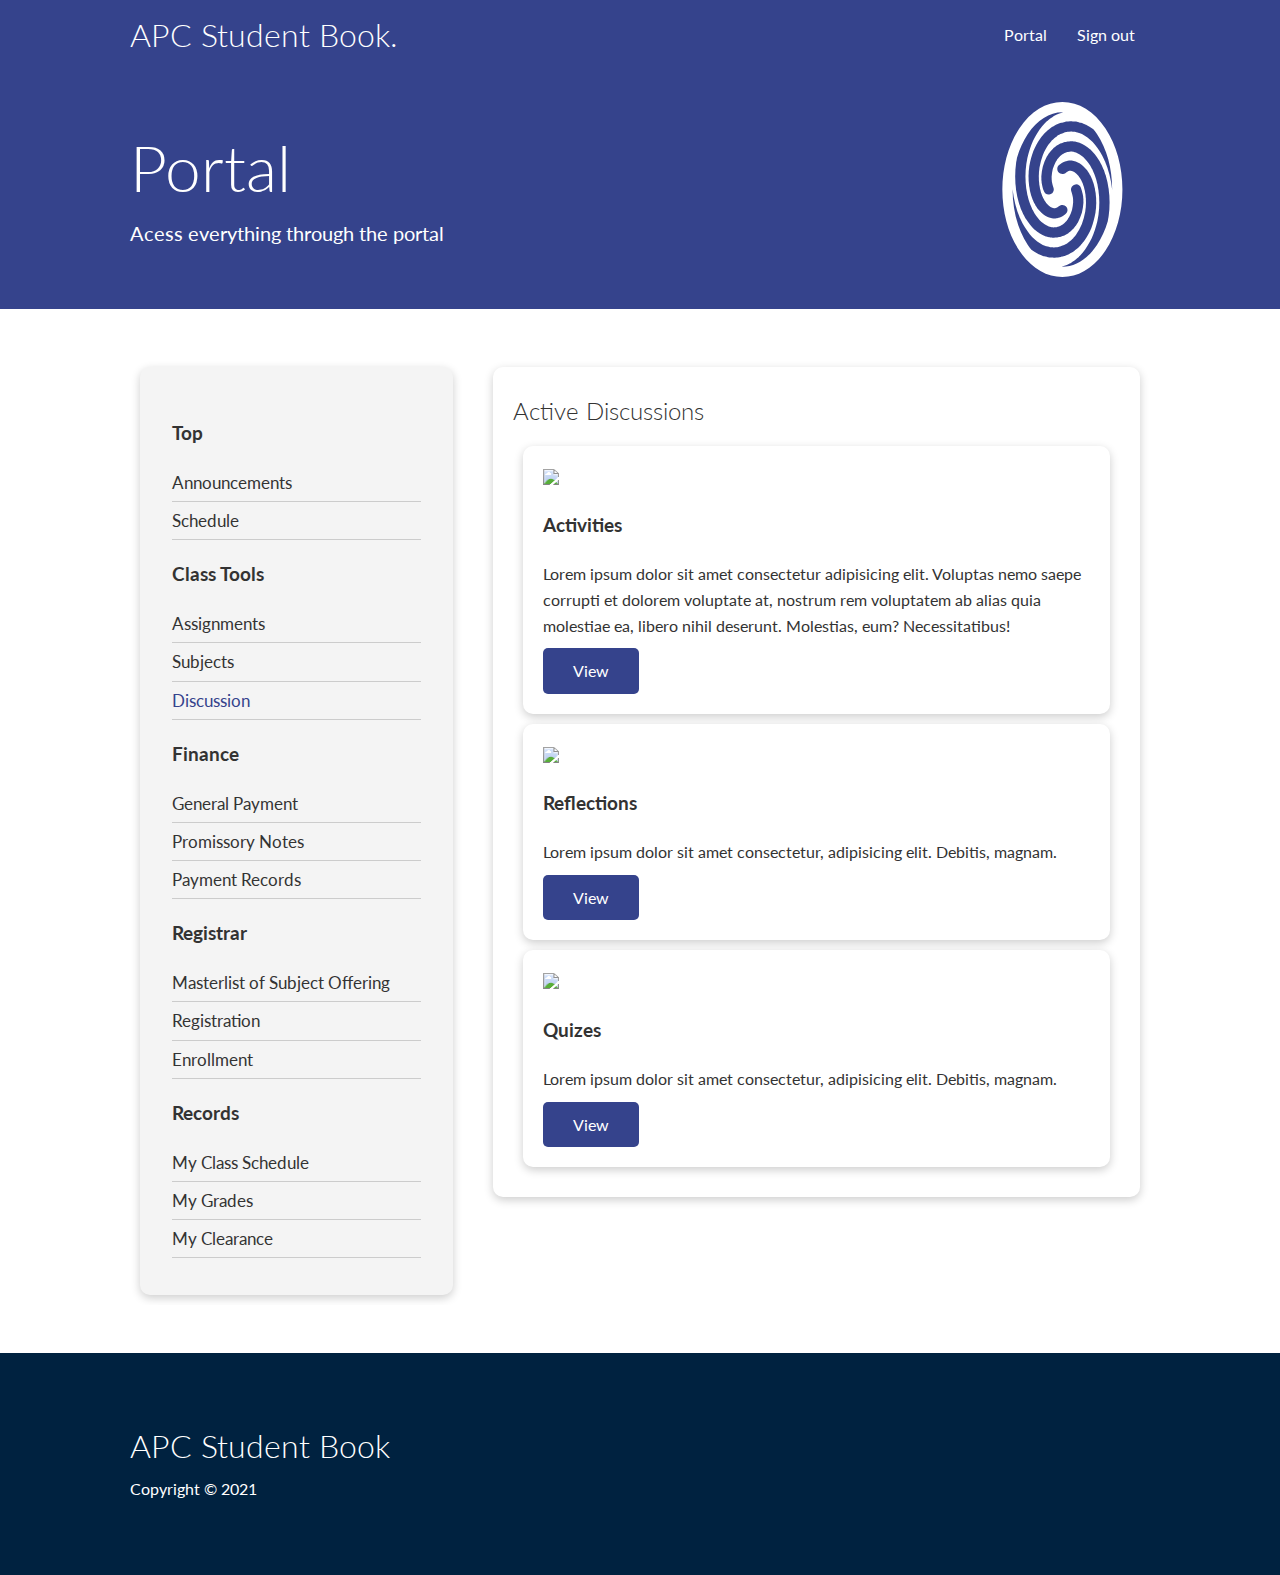
==== commit c1744a9a: "Add files via upload" ====
--- a/discussion.html
+++ b/discussion.html
@@ -45,7 +45,7 @@
                 <h3 class="my-2">Top</h3>
                 <nav>
                     <ul>
-                        <li><a  href="docs.html">Announcements</a></li>
+                        <li><a href="docs.html">Announcements</a></li>
                         <li><a href="tsched.html">Schedule</a></li>
                     </ul>
                 </nav>
@@ -54,8 +54,8 @@
                 <nav>
                     <ul>
                             <li><a href="assigns.html">Assignments</a></li>
-							<li><a class="text-primary" href="subjects.html">Subjects</a></li>
-							<li><a href="discussion.html">Discussion</a></li>
+							<li><a href="subjects.html">Subjects</a></li>
+							<li><a class="text-primary" href="discussion.html">Discussion</a></li>
                     </ul>
                 </nav>
                 
@@ -104,7 +104,8 @@
                         <img src="https://userdes-pasaporte.herokuapp.com/img/activities.jpg">
                         
                           <h3>Activities</h3>
-                          <p>Our activities in our User Design class are there to make us think more about how we can implement UX in everything we create.
+                          <p>
+                            Lorem ipsum dolor sit amet consectetur adipisicing elit. Voluptas nemo saepe corrupti et dolorem voluptate at, nostrum rem voluptatem ab alias quia molestiae ea, libero nihil deserunt. Molestias, eum? Necessitatibus!
                           </p> 
                           <a class = "btn btn-primary" href="https://userdes-pasaporte.herokuapp.com/activities.html" id="A_8">View</a>
                 </div>
@@ -112,7 +113,7 @@
                         <img src="https://userdes-pasaporte.herokuapp.com/img/reflection.jpg">
                         
                           <h3>Reflections</h3>
-                          <p>Reflection papers in our User Design class lets us review what we have learned and experienced throughout the week and enables us to absorb more of what we have encountered.
+                          <p>Lorem ipsum dolor sit amet consectetur, adipisicing elit. Debitis, magnam.
                           </p> 
                           <a class = "btn btn-primary" href="https://userdes-pasaporte.herokuapp.com/activities.html" id="A_8">View</a>
                 </div>
@@ -120,7 +121,7 @@
                     <img src="https://userdes-pasaporte.herokuapp.com/img/quizes.jpg">
                     
                       <h3>Quizes</h3>
-                      <p>Quizes in our User Design class is more of a learning experience rather than a burden for our minds.
+                      <p>Lorem ipsum dolor sit amet consectetur, adipisicing elit. Debitis, magnam.
                       </p> 
                       <a class = "btn btn-primary" href="https://userdes-pasaporte.herokuapp.com/quizes.html" id="A_8">View</a>
                 </div>
--- a/css/utilities.css
+++ b/css/utilities.css
@@ -13,6 +13,8 @@
   padding: 20px;
   margin: 10px;
 }
+
+
 
 .btn {
   display: inline-block;
@@ -238,6 +240,7 @@
 table {
   border: 1px solid #ccc;
   border-collapse: collapse;
+  border-spacing: 0;
   margin: 0;
   padding: 0;
   width: 100%;
@@ -254,11 +257,18 @@
   border: 1px solid #ddd;
   padding: .35em;
 }
+#tableday {
+  padding: .625em;
+  text-align: center;
+  border: 1px solid rgb(255, 0, 0);
+
+}
 
 table th,
 table td {
   padding: .625em;
   text-align: center;
+  border: 1px solid black;
 }
 
 table th {
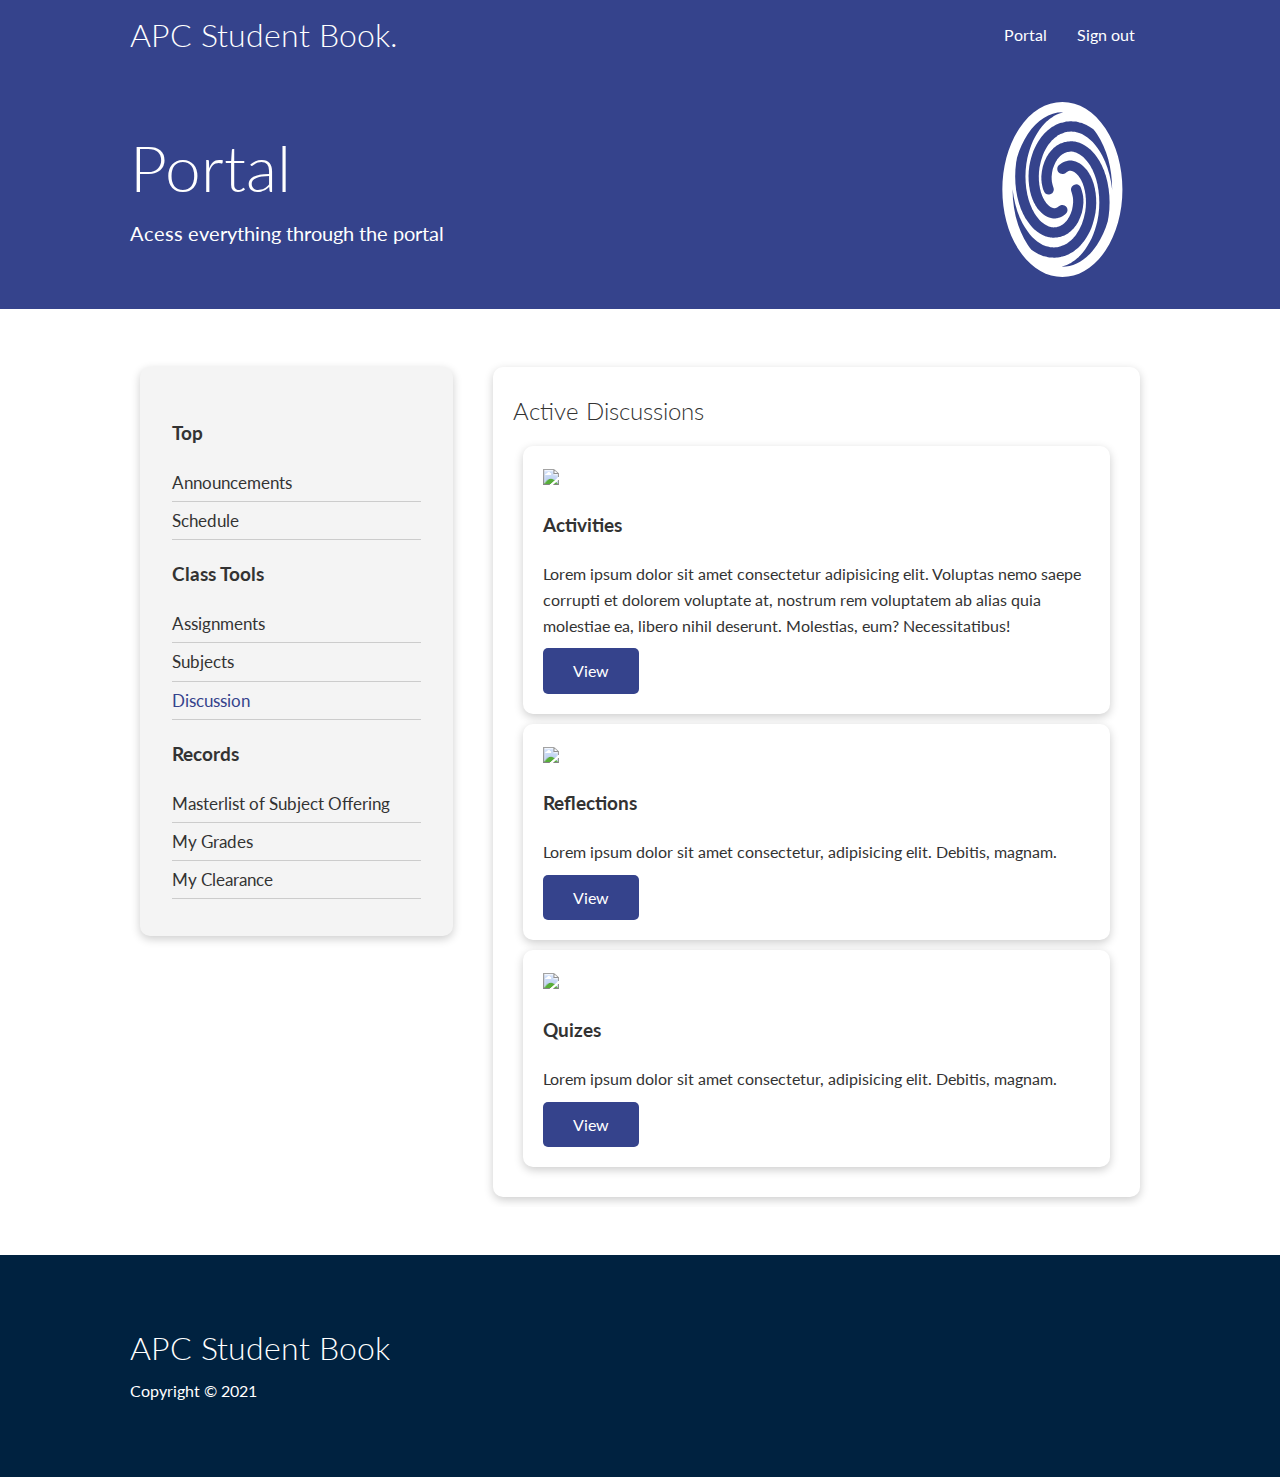
==== commit bf5f3541: "Add files via upload" ====
--- a/discussion.html
+++ b/discussion.html
@@ -58,31 +58,11 @@
 							<li><a class="text-primary" href="discussion.html">Discussion</a></li>
                     </ul>
                 </nav>
-                
-
-                <h3 class="my-2">Finance</h3>
-                <nav>
-                    <ul>
-                            <li><a href="generalP.html">General Payment</a></li>
-							<li><a href="pronotes.html">Promissory Notes</a></li>
-							<li><a href="payrecords.html">Payment Records</a></li>
-                    </ul>
-                </nav>
-                
-                <h3 class="my-2">Registrar</h3>
-                <nav>
-                    <ul>
-                            <li><a href="mlistSO.html">Masterlist of Subject Offering</a></li>
-							<li><a href="registration.html">Registration</a></li>
-							<li><a href="enroll.html">Enrollment</a></li>
-                    </ul>
-                </nav>
-
                 <h3 class="my-2">Records</h3>
                 <nav>
                     <ul>
                             
-							<li><a href="classsched.html">My Class Schedule</a></li>
+                            <li><a href="mlistSO.html">Masterlist of Subject Offering</a></li>
 							<li><a href="mgrades.html">My Grades</a></li>
 							<li><a href="mclear.html">My Clearance</a></li>
                     </ul>
--- a/css/utilities.css
+++ b/css/utilities.css
@@ -244,7 +244,7 @@
   margin: 0;
   padding: 0;
   width: 100%;
-  table-layout: fixed;
+  table-layout:fixed;
 }
 
 table caption {
@@ -269,12 +269,15 @@
   padding: .625em;
   text-align: center;
   border: 1px solid black;
+  /* border:solid 1px; width:100px; */
+   word-wrap:break-word;
 }
 
 table th {
-  font-size: .85em;
+  font-size: .6em;
   letter-spacing: .1em;
   text-transform: uppercase;
+  
 }
 
 @media screen and (max-width: 600px) {
@@ -304,6 +307,7 @@
   }
   
   table td {
+    border: 1px solid;
     border-bottom: 1px solid #ddd;
     display: block;
     font-size: .8em;
